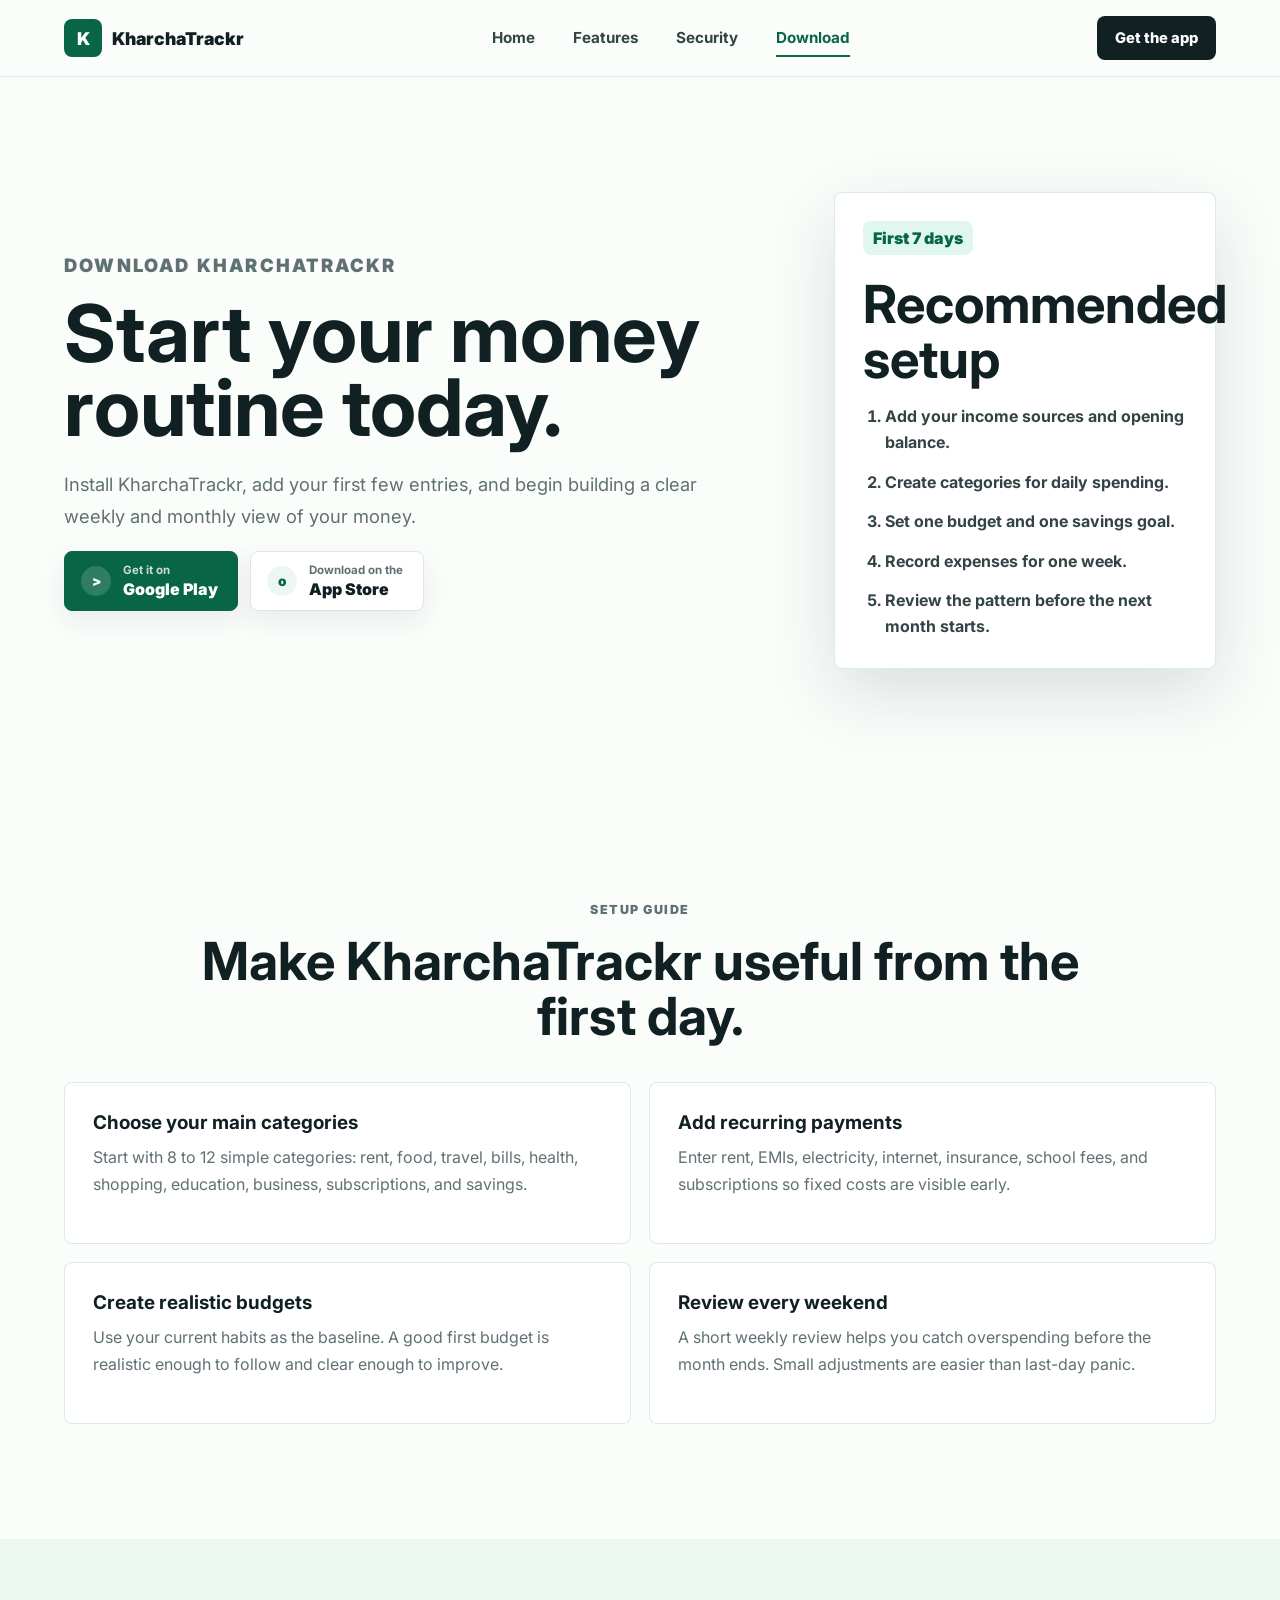
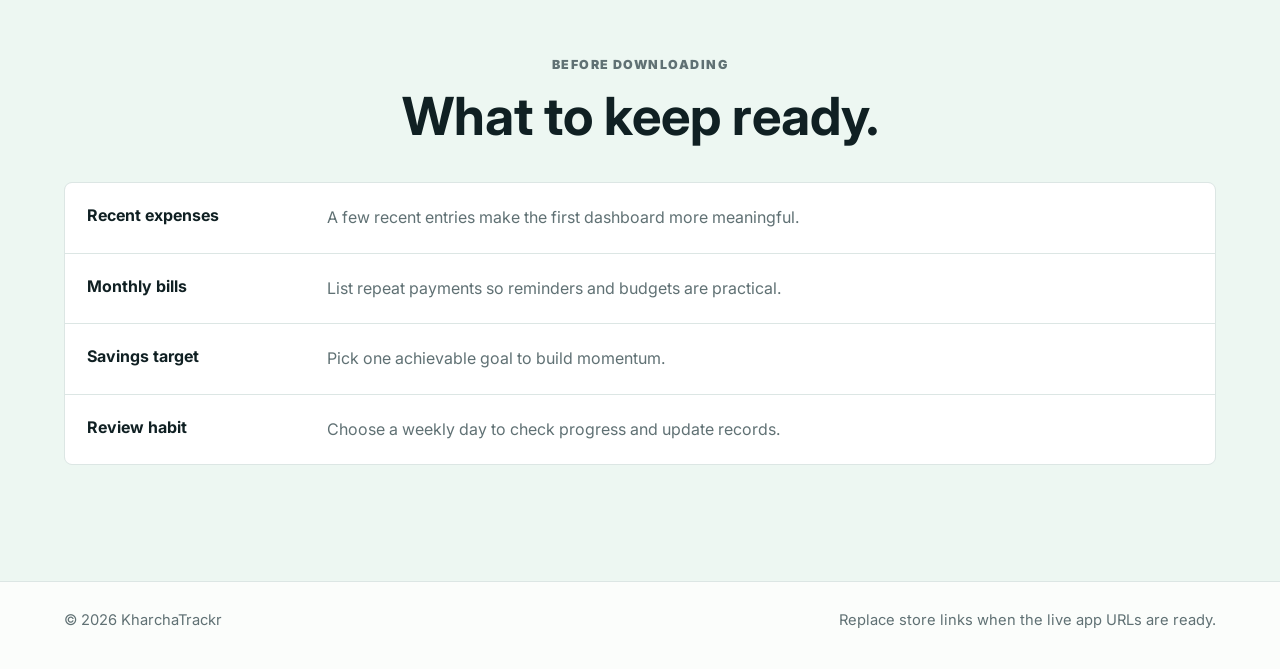
==== download.html @ 27fe38fa "Upload" ====
﻿<!doctype html>
<html lang="en">
  <head>
    <meta charset="utf-8">
    <meta name="viewport" content="width=device-width, initial-scale=1">
    <title>Download - KharchaTrackr Mobile App</title>
    <meta name="description" content="Download KharchaTrackr for Android or iPhone and start tracking expenses, budgets, savings goals, and reminders.">
    <link rel="preconnect" href="https://fonts.googleapis.com">
    <link rel="preconnect" href="https://fonts.gstatic.com" crossorigin>
    <link href="https://fonts.googleapis.com/css2?family=Inter:wght@400;500;600;700;800;900&display=swap" rel="stylesheet">
    <link rel="stylesheet" href="styles.css">
  </head>
  <body>
    <header class="site-header" aria-label="Primary navigation">
      <a class="brand" href="index.html" aria-label="KharchaTrackr home">
        <span class="brand-mark">K</span>
        <span>KharchaTrackr</span>
      </a>
      <nav class="nav-links" aria-label="Main menu">
        <a href="index.html">Home</a>
        <a href="features.html">Features</a>
        <a href="security.html">Security</a>
        <a class="active" href="download.html">Download</a>
      </nav>
      <a class="header-action" href="download.html">Get the app</a>
    </header>

    <main>
      <section class="download-hero">
        <div>
          <p class="eyebrow">Download KharchaTrackr</p>
          <h1>Start your money routine today.</h1>
          <p>
            Install KharchaTrackr, add your first few entries, and begin building a
            clear weekly and monthly view of your money.
          </p>
          <div class="hero-actions download-buttons">
            <a class="store-button primary" href="#" aria-label="Download KharchaTrackr on Google Play">
              <span class="store-icon" aria-hidden="true">&gt;</span>
              <span>
                <small>Get it on</small>
                Google Play
              </span>
            </a>
            <a class="store-button" href="#" aria-label="Download KharchaTrackr on the App Store">
              <span class="store-icon" aria-hidden="true">o</span>
              <span>
                <small>Download on the</small>
                App Store
              </span>
            </a>
          </div>
        </div>
        <div class="download-panel">
          <span class="panel-label">First 7 days</span>
          <h2>Recommended setup</h2>
          <ol class="number-list">
            <li>Add your income sources and opening balance.</li>
            <li>Create categories for daily spending.</li>
            <li>Set one budget and one savings goal.</li>
            <li>Record expenses for one week.</li>
            <li>Review the pattern before the next month starts.</li>
          </ol>
        </div>
      </section>

      <section class="section">
        <div class="section-heading wide">
          <p class="eyebrow">Setup guide</p>
          <h2>Make KharchaTrackr useful from the first day.</h2>
        </div>
        <div class="setup-grid">
          <article>
            <h3>Choose your main categories</h3>
            <p>
              Start with 8 to 12 simple categories: rent, food, travel, bills,
              health, shopping, education, business, subscriptions, and savings.
            </p>
          </article>
          <article>
            <h3>Add recurring payments</h3>
            <p>
              Enter rent, EMIs, electricity, internet, insurance, school fees,
              and subscriptions so fixed costs are visible early.
            </p>
          </article>
          <article>
            <h3>Create realistic budgets</h3>
            <p>
              Use your current habits as the baseline. A good first budget is
              realistic enough to follow and clear enough to improve.
            </p>
          </article>
          <article>
            <h3>Review every weekend</h3>
            <p>
              A short weekly review helps you catch overspending before the
              month ends. Small adjustments are easier than last-day panic.
            </p>
          </article>
        </div>
      </section>

      <section class="section feature-band">
        <div class="section-heading wide">
          <p class="eyebrow">Before downloading</p>
          <h2>What to keep ready.</h2>
        </div>
        <div class="ready-list">
          <div>
            <strong>Recent expenses</strong>
            <span>A few recent entries make the first dashboard more meaningful.</span>
          </div>
          <div>
            <strong>Monthly bills</strong>
            <span>List repeat payments so reminders and budgets are practical.</span>
          </div>
          <div>
            <strong>Savings target</strong>
            <span>Pick one achievable goal to build momentum.</span>
          </div>
          <div>
            <strong>Review habit</strong>
            <span>Choose a weekly day to check progress and update records.</span>
          </div>
        </div>
      </section>
    </main>

    <footer class="site-footer">
      <span>&copy; 2026 KharchaTrackr</span>
      <span>Replace store links when the live app URLs are ready.</span>
    </footer>
  </body>
</html>
---- styles.css ----
:root {
  --ink: #102023;
  --muted: #607174;
  --line: #dce6e4;
  --paper: #fbfdfb;
  --mist: #edf7f2;
  --green: #0e8f62;
  --green-dark: #086546;
  --navy: #153447;
  --aqua: #dff7ee;
  --saffron: #f6a623;
  --white: #ffffff;
  --shadow: 0 24px 70px rgba(10, 45, 39, 0.14);
}

* {
  box-sizing: border-box;
}

html {
  scroll-behavior: smooth;
}

body {
  margin: 0;
  color: var(--ink);
  background: var(--paper);
  font-family: Inter, system-ui, -apple-system, BlinkMacSystemFont, "Segoe UI", sans-serif;
}

a {
  color: inherit;
  text-decoration: none;
}

p {
  margin-top: 0;
}

.site-header {
  position: sticky;
  top: 0;
  z-index: 10;
  display: flex;
  align-items: center;
  justify-content: space-between;
  gap: 24px;
  min-height: 76px;
  padding: 16px clamp(20px, 5vw, 76px);
  background: rgba(251, 253, 251, 0.92);
  border-bottom: 1px solid rgba(220, 230, 228, 0.9);
  backdrop-filter: blur(18px);
}

.brand,
.nav-links,
.hero-actions,
.hero-stats,
.download-actions {
  display: flex;
  align-items: center;
}

.brand {
  gap: 10px;
  font-weight: 900;
  font-size: 1.1rem;
}

.brand-mark {
  display: grid;
  place-items: center;
  width: 38px;
  height: 38px;
  border-radius: 8px;
  color: var(--white);
  background: var(--green-dark);
}

.nav-links {
  gap: clamp(16px, 3vw, 38px);
  color: #334447;
  font-size: 0.95rem;
  font-weight: 700;
}

.nav-links a {
  padding-block: 8px;
  border-bottom: 2px solid transparent;
}

.nav-links a.active,
.nav-links a:hover {
  color: var(--green-dark);
  border-color: var(--green-dark);
}

.header-action {
  display: inline-flex;
  align-items: center;
  justify-content: center;
  min-height: 44px;
  padding: 12px 18px;
  border-radius: 8px;
  color: var(--white);
  background: var(--ink);
  font-size: 0.92rem;
  font-weight: 800;
  white-space: nowrap;
}

.hero {
  display: grid;
  grid-template-columns: minmax(0, 0.92fr) minmax(340px, 1.08fr);
  align-items: center;
  gap: clamp(28px, 6vw, 84px);
  padding: clamp(54px, 8vw, 98px) clamp(20px, 5vw, 76px) 42px;
  overflow: hidden;
}

.hero-large {
  min-height: calc(100vh - 76px);
}

.hero-copy {
  max-width: 760px;
}

.eyebrow {
  margin: 0 0 14px;
  color: var(--green-dark);
  font-size: 0.78rem;
  font-weight: 900;
  letter-spacing: 0.12em;
  text-transform: uppercase;
}

h1,
h2,
h3 {
  margin-top: 0;
  letter-spacing: 0;
}

h1 {
  max-width: 12ch;
  margin-bottom: 24px;
  font-size: clamp(3.4rem, 7vw, 7.4rem);
  line-height: 0.94;
}

h2 {
  margin-bottom: 18px;
  font-size: clamp(2rem, 4.1vw, 4rem);
  line-height: 1.04;
}

h3 {
  margin-bottom: 10px;
  font-size: 1.18rem;
}

.hero-text,
.section-heading p,
.story-card p,
.detail-card p,
.security-card p,
.persona-grid p,
.setup-grid p,
.faq-grid p,
.site-footer,
.cta-band p,
.page-hero p,
.download-hero p,
.policy-panel p {
  color: var(--muted);
  line-height: 1.72;
}

.hero-text {
  max-width: 680px;
  margin-bottom: 30px;
  font-size: clamp(1.08rem, 2vw, 1.35rem);
}

.hero-actions,
.download-actions {
  flex-wrap: wrap;
  gap: 12px;
}

.store-button {
  display: inline-flex;
  align-items: center;
  gap: 12px;
  min-width: 174px;
  min-height: 60px;
  padding: 10px 16px;
  border: 1px solid var(--line);
  border-radius: 8px;
  background: var(--white);
  box-shadow: 0 10px 28px rgba(16, 32, 35, 0.08);
  font-weight: 900;
}

.store-button small {
  display: block;
  margin-bottom: 2px;
  color: var(--muted);
  font-size: 0.72rem;
  font-weight: 700;
}

.store-button.primary {
  color: var(--white);
  background: var(--green-dark);
  border-color: var(--green-dark);
}

.store-button.primary small {
  color: rgba(255, 255, 255, 0.78);
}

.store-icon {
  display: grid;
  place-items: center;
  width: 30px;
  height: 30px;
  border-radius: 50%;
  background: rgba(255, 255, 255, 0.16);
  font-size: 0.85rem;
}

.store-button:not(.primary) .store-icon {
  color: var(--green-dark);
  background: var(--mist);
}

.hero-stats {
  flex-wrap: wrap;
  gap: 28px;
  margin: 36px 0 0;
}

.hero-stats div {
  min-width: 132px;
}

.hero-stats dt {
  font-size: 1.55rem;
  font-weight: 900;
}

.hero-stats dd {
  margin: 4px 0 0;
  color: var(--muted);
  font-size: 0.9rem;
}

.hero-media {
  margin: 0;
  width: 100%;
}

.hero-media img {
  display: block;
  width: min(100%, 860px);
  margin-left: auto;
  border-radius: 8px;
  box-shadow: var(--shadow);
}

.trust-strip {
  display: grid;
  grid-template-columns: repeat(4, minmax(0, 1fr));
  gap: 1px;
  background: var(--line);
  border-block: 1px solid var(--line);
}

.trust-strip span {
  padding: 22px 20px;
  background: var(--white);
  text-align: center;
  color: #334447;
  font-weight: 900;
}

.section,
.page-hero,
.download-hero {
  padding: clamp(66px, 9vw, 118px) clamp(20px, 5vw, 76px);
}

.page-hero {
  max-width: 1120px;
}

.page-hero h1,
.download-hero h1 {
  max-width: 900px;
  font-size: clamp(3rem, 6.2vw, 6.4rem);
}

.page-hero p,
.download-hero p {
  max-width: 760px;
  font-size: 1.15rem;
}

.security-hero {
  background: var(--mist);
  max-width: none;
}

.intro-section,
.feature-band,
.workflow-section,
.faq-section {
  background: var(--mist);
}

.section-heading {
  max-width: 780px;
  margin: 0 auto 38px;
  text-align: center;
}

.section-heading.wide {
  max-width: 950px;
}

.section-heading.aligned-left {
  margin: 0;
  text-align: left;
}

.story-grid,
.feature-detail-grid,
.security-grid,
.persona-grid,
.setup-grid,
.faq-grid {
  display: grid;
  gap: 18px;
}

.story-grid {
  grid-template-columns: repeat(3, minmax(0, 1fr));
}

.feature-detail-grid,
.security-grid,
.setup-grid,
.faq-grid {
  grid-template-columns: repeat(2, minmax(0, 1fr));
}

.persona-grid {
  grid-template-columns: repeat(4, minmax(0, 1fr));
}

.story-card,
.detail-card,
.security-card,
.persona-grid article,
.setup-grid article,
.faq-grid article,
.policy-panel,
.download-panel {
  padding: 28px;
  border: 1px solid rgba(14, 143, 98, 0.16);
  border-radius: 8px;
  background: var(--white);
}

.story-card,
.detail-card,
.security-card {
  min-height: 260px;
}

.card-kicker,
.panel-label {
  display: inline-flex;
  align-items: center;
  justify-content: center;
  min-width: 42px;
  height: 34px;
  margin-bottom: 22px;
  padding-inline: 10px;
  border-radius: 8px;
  color: var(--green-dark);
  background: var(--aqua);
  font-weight: 900;
}

.feature-icon {
  display: grid;
  place-items: center;
  width: 48px;
  height: 48px;
  margin-bottom: 24px;
  border-radius: 8px;
  color: var(--white);
  background: var(--green);
  font-weight: 900;
}

.split-section {
  display: grid;
  grid-template-columns: minmax(280px, 0.9fr) minmax(0, 1fr);
  align-items: center;
  gap: clamp(34px, 7vw, 92px);
  padding: clamp(66px, 9vw, 120px) clamp(20px, 5vw, 76px);
  background: var(--white);
}

.screen-preview {
  width: min(100%, 470px);
  padding: 24px;
  border-radius: 8px;
  background: var(--navy);
  box-shadow: var(--shadow);
}

.preview-top {
  display: grid;
  gap: 8px;
  padding: 24px;
  border-radius: 8px;
  color: var(--white);
  background: linear-gradient(135deg, #0e8f62, #153447);
}

.preview-top span,
.preview-top small {
  color: rgba(255, 255, 255, 0.76);
  font-weight: 700;
}

.preview-top strong {
  font-size: clamp(2.3rem, 4.8vw, 4.2rem);
  line-height: 1;
}

.bar-list {
  display: grid;
  gap: 16px;
  margin-top: 24px;
}

.bar-list span {
  position: relative;
  display: flex;
  height: 42px;
  padding: 12px 14px;
  overflow: hidden;
  border-radius: 8px;
  color: var(--white);
  background: rgba(255, 255, 255, 0.1);
  font-weight: 900;
  isolation: isolate;
}

.bar-list span::before {
  content: "";
  position: absolute;
  z-index: -1;
  inset: 0 auto 0 0;
  width: var(--bar);
  background: rgba(246, 166, 35, 0.82);
}

.check-list {
  display: grid;
  gap: 14px;
  margin: 24px 0 0;
  padding: 0;
  list-style: none;
}

.check-list li {
  position: relative;
  padding-left: 30px;
  color: #334447;
  font-weight: 700;
  line-height: 1.55;
}

.check-list li::before {
  content: "OK";
  position: absolute;
  left: 0;
  top: 0.05rem;
  color: var(--green);
  font-size: 0.72rem;
  font-weight: 900;
}

.cta-band {
  display: flex;
  align-items: center;
  justify-content: space-between;
  gap: 30px;
  margin: 0 clamp(20px, 5vw, 76px) clamp(48px, 6vw, 78px);
  padding: clamp(34px, 5vw, 58px);
  border-radius: 8px;
  color: var(--white);
  background: var(--green-dark);
}

.cta-band .eyebrow,
.cta-band p {
  color: rgba(255, 255, 255, 0.76);
}

.cta-band h2 {
  max-width: 760px;
  margin-bottom: 12px;
}

.cta-action {
  background: var(--white);
  color: var(--green-dark);
}

.timeline {
  display: grid;
  grid-template-columns: repeat(4, minmax(0, 1fr));
  gap: 18px;
}

.timeline article {
  padding: 26px;
  border-radius: 8px;
  background: var(--white);
  border: 1px solid var(--line);
}

.timeline span {
  display: block;
  margin-bottom: 16px;
  color: var(--green-dark);
  font-weight: 900;
}

.download-hero {
  display: grid;
  grid-template-columns: minmax(0, 1fr) minmax(320px, 0.55fr);
  align-items: center;
  gap: clamp(30px, 6vw, 88px);
}

.download-panel {
  box-shadow: var(--shadow);
}

.number-list {
  display: grid;
  gap: 14px;
  margin: 18px 0 0;
  padding-left: 22px;
  color: #334447;
  line-height: 1.6;
  font-weight: 700;
}

.ready-list {
  display: grid;
  gap: 1px;
  overflow: hidden;
  border: 1px solid var(--line);
  border-radius: 8px;
  background: var(--line);
}

.ready-list div {
  display: grid;
  grid-template-columns: 220px minmax(0, 1fr);
  gap: 20px;
  padding: 22px;
  background: var(--white);
}

.ready-list strong {
  color: var(--ink);
}

.ready-list span {
  color: var(--muted);
  line-height: 1.6;
}

.site-footer {
  display: flex;
  justify-content: space-between;
  gap: 20px;
  padding: 26px clamp(20px, 5vw, 76px) 36px;
  border-top: 1px solid var(--line);
  font-size: 0.92rem;
}

@media (max-width: 1080px) {
  .hero,
  .split-section,
  .download-hero {
    grid-template-columns: 1fr;
  }

  .hero-large {
    min-height: auto;
  }

  .hero-media img {
    margin-inline: auto;
  }

  .story-grid,
  .feature-detail-grid,
  .security-grid,
  .persona-grid,
  .setup-grid,
  .faq-grid,
  .timeline {
    grid-template-columns: repeat(2, minmax(0, 1fr));
  }

  .cta-band {
    align-items: flex-start;
    flex-direction: column;
  }
}

@media (max-width: 760px) {
  .site-header {
    position: static;
    align-items: flex-start;
    flex-direction: column;
    gap: 14px;
    padding: 14px 18px;
  }

  .nav-links {
    width: 100%;
    gap: 10px;
    overflow-x: auto;
    padding-bottom: 4px;
  }

  .header-action {
    width: 100%;
  }

  .hero,
  .section,
  .page-hero,
  .download-hero,
  .split-section {
    padding-inline: 18px;
  }

  h1,
  .page-hero h1,
  .download-hero h1 {
    max-width: 11ch;
    font-size: clamp(2.8rem, 15vw, 4.8rem);
  }

  h2 {
    font-size: clamp(1.85rem, 9vw, 3rem);
  }

  .hero-actions,
  .download-actions,
  .store-button,
  .cta-action {
    width: 100%;
  }

  .store-button {
    justify-content: flex-start;
  }

  .hero-stats {
    display: grid;
    grid-template-columns: repeat(3, minmax(0, 1fr));
    gap: 10px;
  }

  .hero-stats div {
    min-width: 0;
  }

  .hero-stats dt {
    font-size: 1.1rem;
  }

  .hero-stats dd {
    font-size: 0.78rem;
  }

  .trust-strip,
  .story-grid,
  .feature-detail-grid,
  .security-grid,
  .persona-grid,
  .setup-grid,
  .faq-grid,
  .timeline {
    grid-template-columns: 1fr;
  }

  .story-card,
  .detail-card,
  .security-card {
    min-height: 0;
  }

  .ready-list div {
    grid-template-columns: 1fr;
    gap: 8px;
  }

  .cta-band {
    margin-inline: 18px;
    padding: 28px 20px;
  }

  .site-footer {
    flex-direction: column;
    padding-inline: 18px;
  }
}
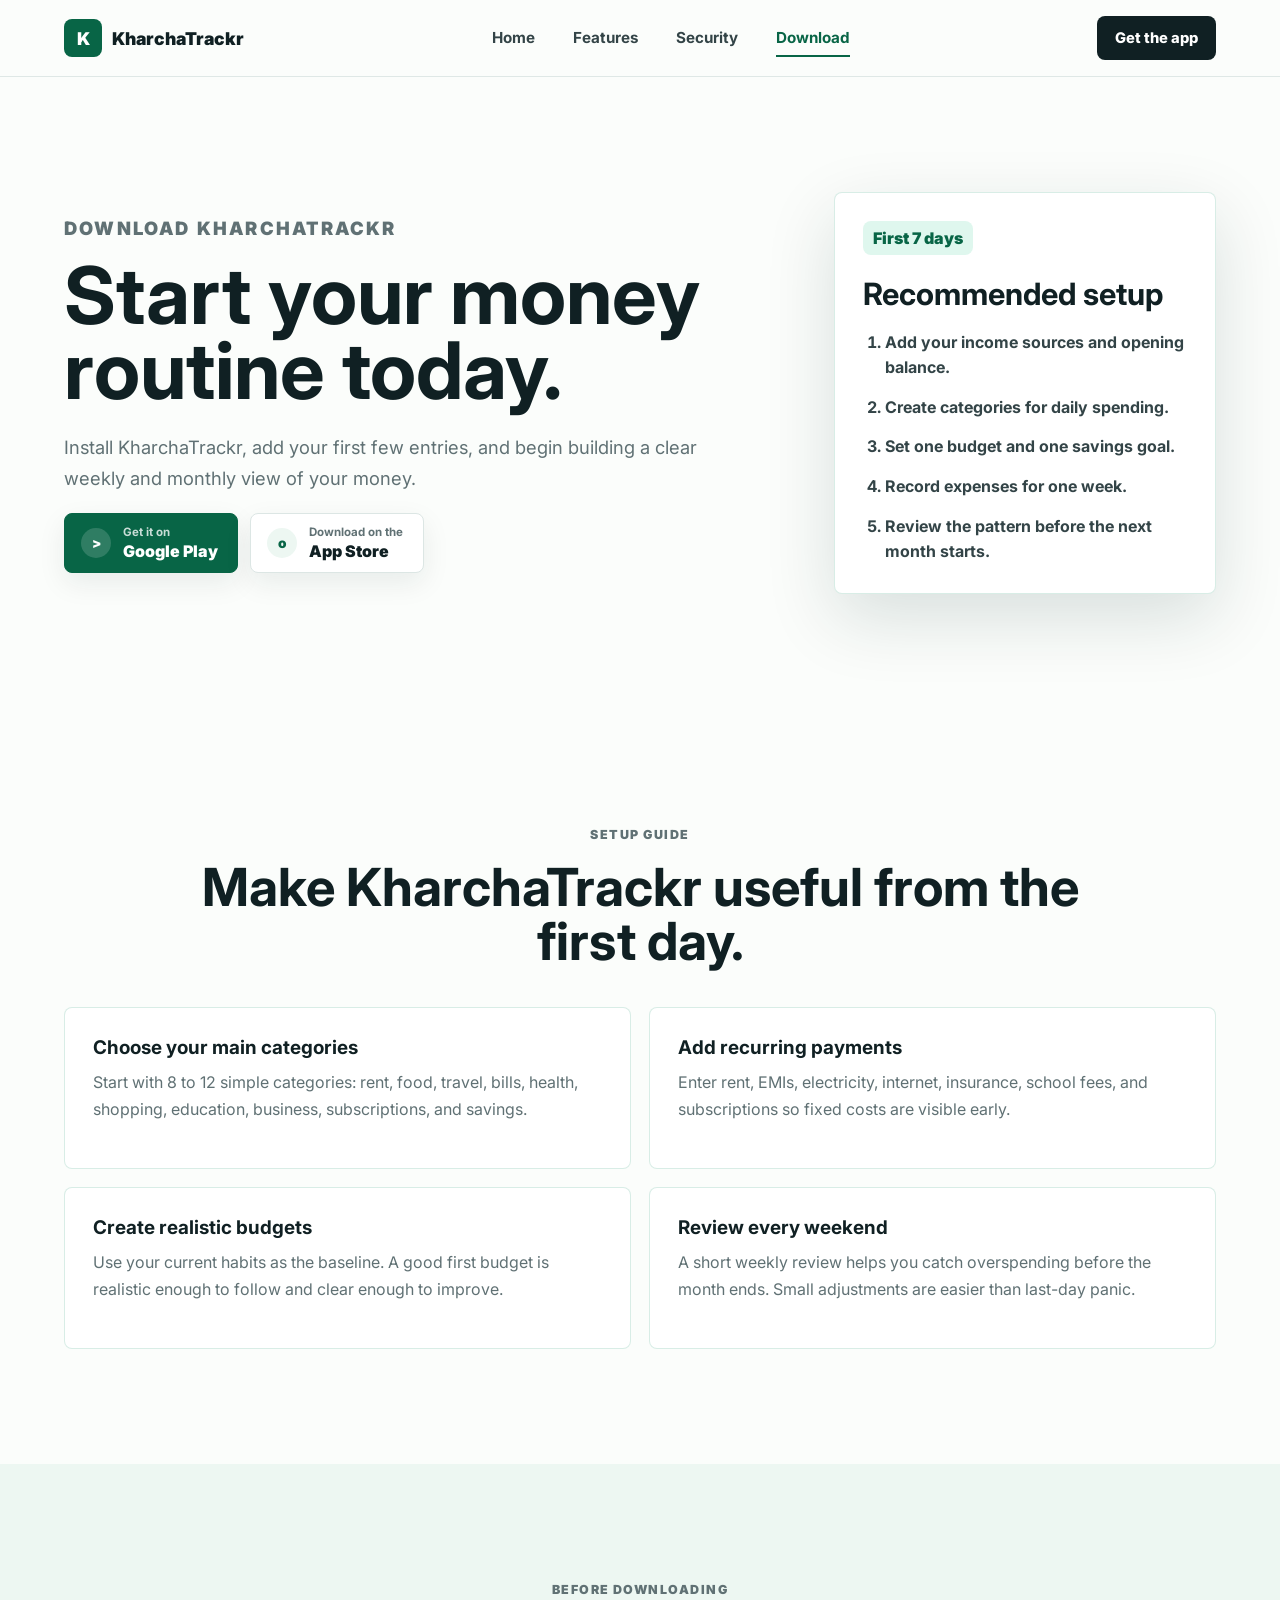
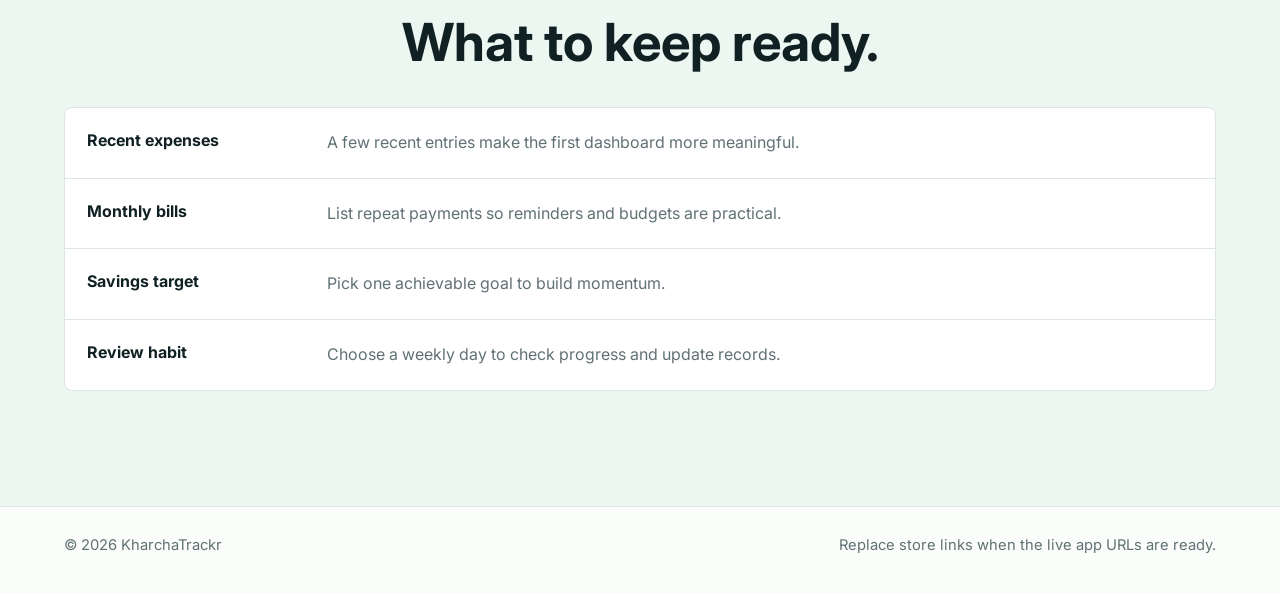
==== commit 37e52873: "update" ====
--- a/download.html
+++ b/download.html
@@ -16,6 +16,11 @@
         <span class="brand-mark">K</span>
         <span>KharchaTrackr</span>
       </a>
+      <input class="nav-toggle" type="checkbox" id="nav-toggle" aria-label="Toggle navigation menu">
+      <label class="menu-button" for="nav-toggle" aria-hidden="true">
+        <span class="menu-icon"></span>
+        <span>Menu</span>
+      </label>
       <nav class="nav-links" aria-label="Main menu">
         <a href="index.html">Home</a>
         <a href="features.html">Features</a>
--- a/styles.css
+++ b/styles.css
@@ -26,6 +26,7 @@
   color: var(--ink);
   background: var(--paper);
   font-family: Inter, system-ui, -apple-system, BlinkMacSystemFont, "Segoe UI", sans-serif;
+  overflow-x: hidden;
 }
 
 a {
@@ -82,6 +83,66 @@
   color: #334447;
   font-size: 0.95rem;
   font-weight: 700;
+}
+
+.nav-toggle {
+  position: absolute;
+  inline-size: 1px;
+  block-size: 1px;
+  overflow: hidden;
+  clip: rect(0 0 0 0);
+  clip-path: inset(50%);
+  white-space: nowrap;
+}
+
+.menu-button {
+  display: none;
+  align-items: center;
+  justify-content: center;
+  gap: 9px;
+  min-height: 42px;
+  padding: 10px 13px;
+  border: 1px solid var(--line);
+  border-radius: 8px;
+  color: var(--ink);
+  background: var(--white);
+  font-size: 0.9rem;
+  font-weight: 900;
+  cursor: pointer;
+}
+
+.nav-toggle:focus-visible + .menu-button {
+  outline: 3px solid rgba(14, 143, 98, 0.35);
+  outline-offset: 3px;
+}
+
+.menu-icon,
+.menu-icon::before,
+.menu-icon::after {
+  display: block;
+  width: 18px;
+  height: 2px;
+  border-radius: 999px;
+  background: currentColor;
+}
+
+.menu-icon {
+  position: relative;
+}
+
+.menu-icon::before,
+.menu-icon::after {
+  content: "";
+  position: absolute;
+  left: 0;
+}
+
+.menu-icon::before {
+  top: -6px;
+}
+
+.menu-icon::after {
+  top: 6px;
 }
 
 .nav-links a {
@@ -368,7 +429,7 @@
 .faq-grid article,
 .policy-panel,
 .download-panel {
-  padding: 28px;
+  padding: clamp(22px, 3vw, 28px);
   border: 1px solid rgba(14, 143, 98, 0.16);
   border-radius: 8px;
   background: var(--white);
@@ -378,6 +439,14 @@
 .detail-card,
 .security-card {
   min-height: 260px;
+}
+
+.detail-card h2,
+.security-card h2,
+.policy-panel h2,
+.download-panel h2 {
+  font-size: clamp(1.55rem, 2.4vw, 2.35rem);
+  line-height: 1.12;
 }
 
 .card-kicker,
@@ -632,24 +701,88 @@
   }
 }
 
+@media (max-width: 900px) {
+  .site-header {
+    gap: 16px;
+    padding-inline: 24px;
+  }
+
+  .nav-links {
+    gap: 18px;
+  }
+
+  .header-action {
+    padding-inline: 14px;
+  }
+
+  .trust-strip {
+    grid-template-columns: repeat(2, minmax(0, 1fr));
+  }
+
+  .hero {
+    padding-top: 44px;
+  }
+}
+
 @media (max-width: 760px) {
   .site-header {
-    position: static;
-    align-items: flex-start;
+    position: sticky;
+    display: grid;
+    grid-template-columns: minmax(0, 1fr) auto;
+    align-items: center;
+    gap: 12px;
+    min-height: 66px;
+    padding: 12px 18px;
+  }
+
+  .brand {
+    min-width: 0;
+  }
+
+  .brand span:last-child {
+    overflow: hidden;
+    text-overflow: ellipsis;
+    white-space: nowrap;
+  }
+
+  .menu-button {
+    display: inline-flex;
+  }
+
+  .nav-links {
+    display: none;
+    grid-column: 1 / -1;
+    align-items: stretch;
+    width: 100%;
+    gap: 0;
+    padding: 8px;
+    border: 1px solid var(--line);
+    border-radius: 8px;
+    background: var(--white);
+    box-shadow: 0 18px 42px rgba(16, 32, 35, 0.12);
+  }
+
+  .nav-links a {
+    padding: 13px 12px;
+    border-bottom: 0;
+    border-radius: 8px;
+  }
+
+  .nav-links a.active,
+  .nav-links a:hover {
+    background: var(--mist);
+  }
+
+  .header-action {
+    display: none;
+    grid-column: 1 / -1;
+    width: 100%;
+  }
+
+  .nav-toggle:checked ~ .nav-links,
+  .nav-toggle:checked ~ .header-action {
+    display: flex;
     flex-direction: column;
-    gap: 14px;
-    padding: 14px 18px;
-  }
-
-  .nav-links {
-    width: 100%;
-    gap: 10px;
-    overflow-x: auto;
-    padding-bottom: 4px;
-  }
-
-  .header-action {
-    width: 100%;
   }
 
   .hero,
@@ -684,7 +817,7 @@
 
   .hero-stats {
     display: grid;
-    grid-template-columns: repeat(3, minmax(0, 1fr));
+    grid-template-columns: repeat(auto-fit, minmax(96px, 1fr));
     gap: 10px;
   }
 
@@ -711,6 +844,10 @@
     grid-template-columns: 1fr;
   }
 
+  .trust-strip span {
+    padding-block: 18px;
+  }
+
   .story-card,
   .detail-card,
   .security-card {
@@ -732,3 +869,62 @@
     padding-inline: 18px;
   }
 }
+
+@media (max-width: 420px) {
+  .site-header {
+    padding-inline: 14px;
+  }
+
+  .brand {
+    font-size: 1rem;
+  }
+
+  .brand-mark {
+    width: 34px;
+    height: 34px;
+  }
+
+  .menu-button {
+    min-height: 40px;
+    padding-inline: 11px;
+  }
+
+  .hero,
+  .section,
+  .page-hero,
+  .download-hero,
+  .split-section {
+    padding-inline: 14px;
+  }
+
+  h1,
+  .page-hero h1,
+  .download-hero h1 {
+    max-width: 12ch;
+    font-size: clamp(2.35rem, 13vw, 3.2rem);
+  }
+
+  .hero-text,
+  .page-hero p,
+  .download-hero p {
+    font-size: 1rem;
+  }
+
+  .hero-stats,
+  .download-actions,
+  .hero-actions {
+    gap: 10px;
+  }
+
+  .screen-preview {
+    padding: 16px;
+  }
+
+  .preview-top {
+    padding: 18px;
+  }
+
+  .cta-band {
+    margin-inline: 14px;
+  }
+}
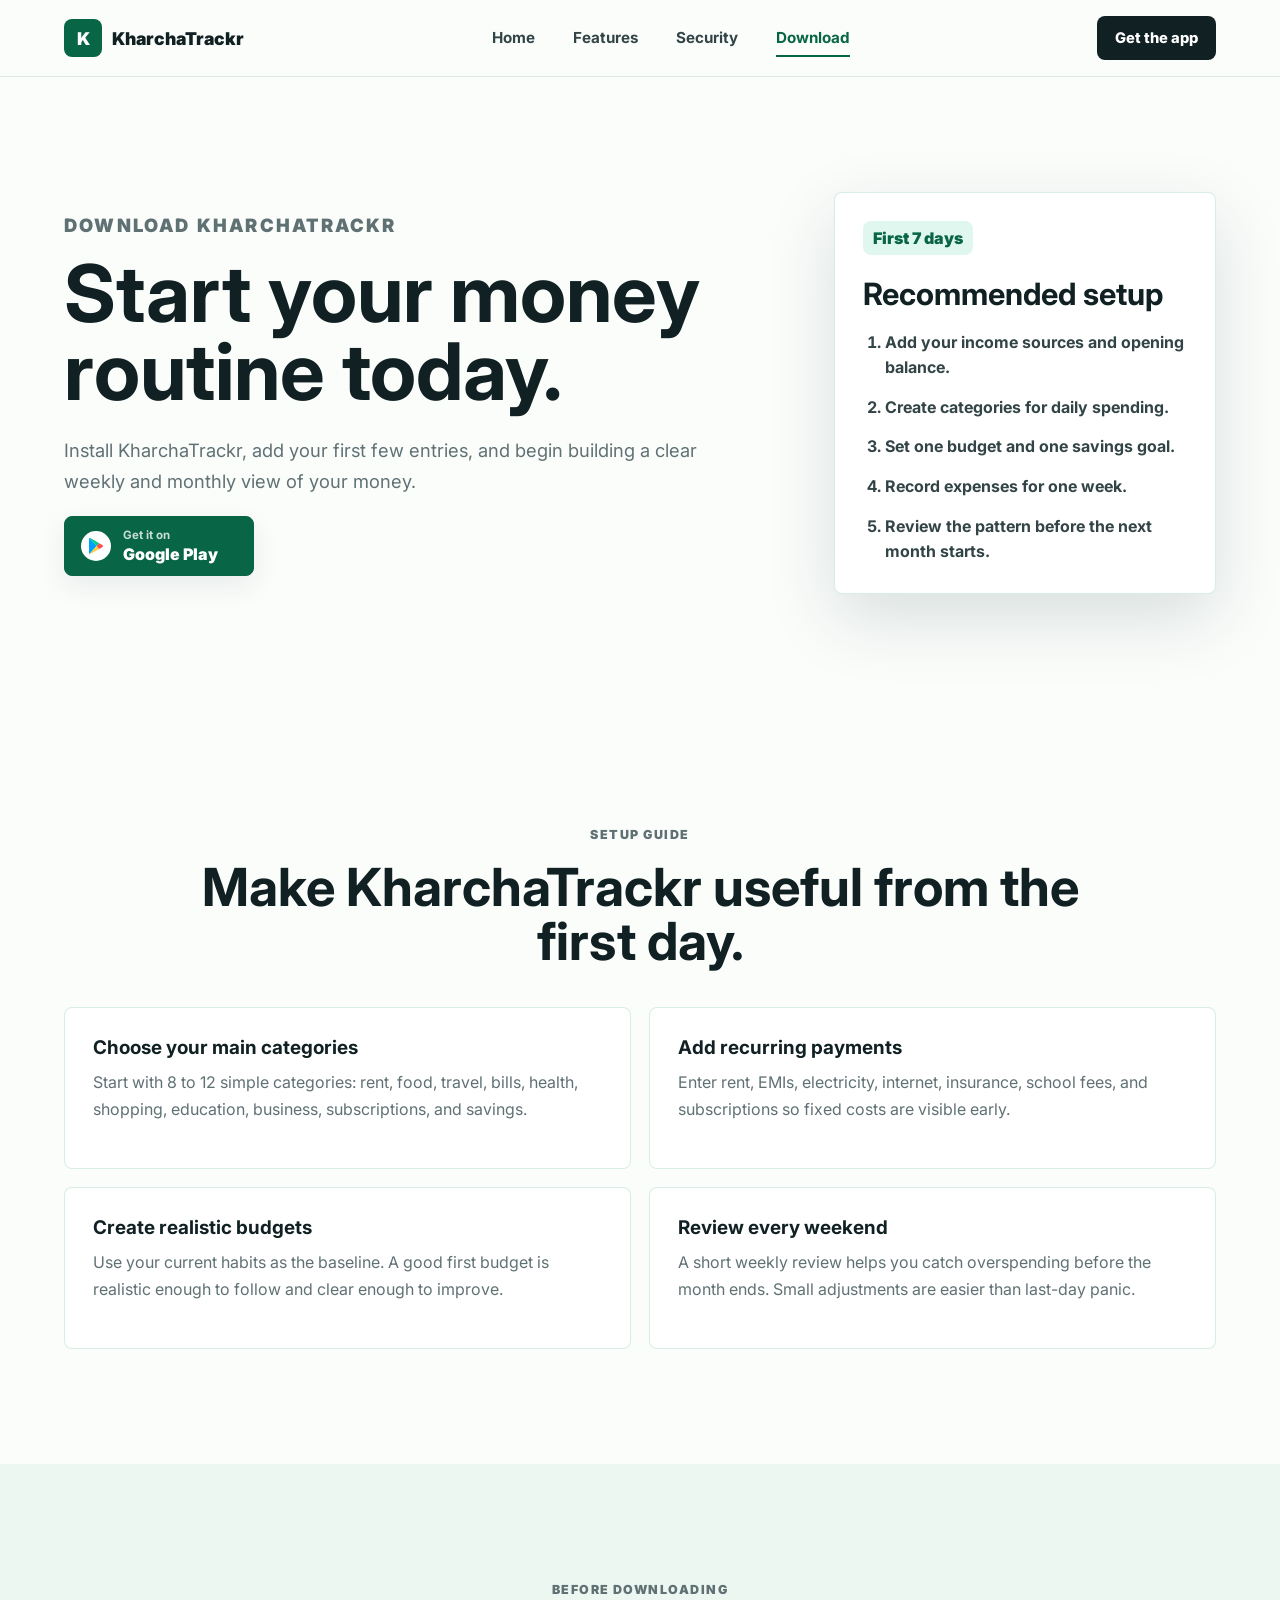
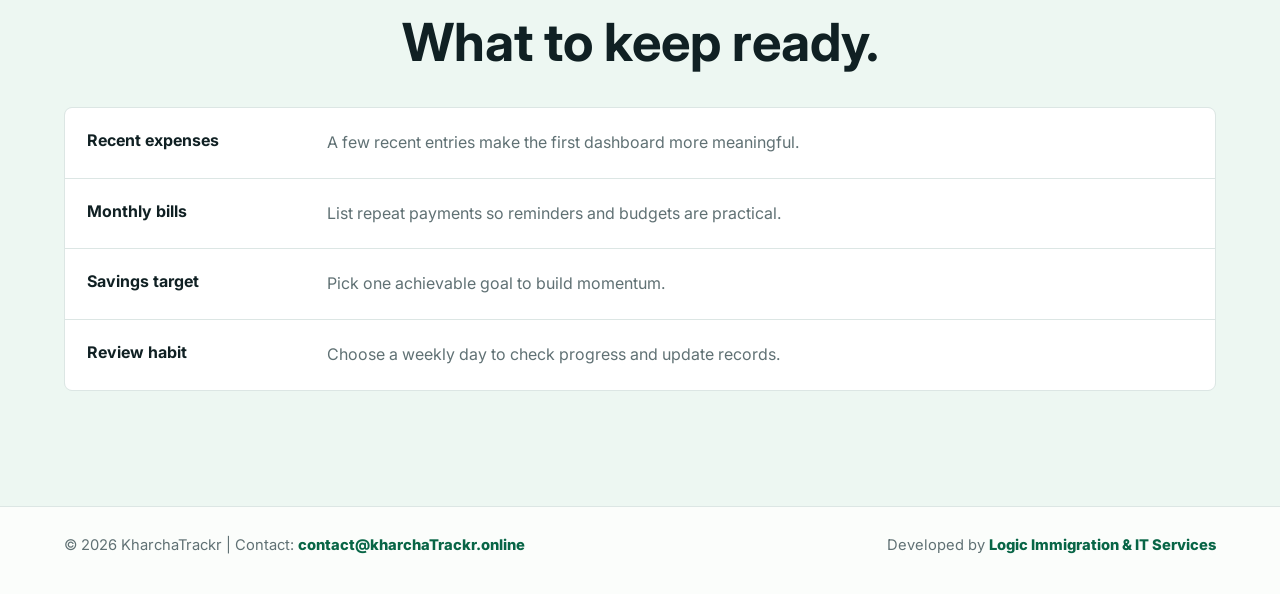
==== commit 8c3013e5: "update all" ====
--- a/download.html
+++ b/download.html
@@ -4,7 +4,7 @@
     <meta charset="utf-8">
     <meta name="viewport" content="width=device-width, initial-scale=1">
     <title>Download - KharchaTrackr Mobile App</title>
-    <meta name="description" content="Download KharchaTrackr for Android or iPhone and start tracking expenses, budgets, savings goals, and reminders.">
+    <meta name="description" content="Download KharchaTrackr from Google Play and start tracking expenses, budgets, savings goals, and reminders.">
     <link rel="preconnect" href="https://fonts.googleapis.com">
     <link rel="preconnect" href="https://fonts.gstatic.com" crossorigin>
     <link href="https://fonts.googleapis.com/css2?family=Inter:wght@400;500;600;700;800;900&display=swap" rel="stylesheet">
@@ -16,12 +16,11 @@
         <span class="brand-mark">K</span>
         <span>KharchaTrackr</span>
       </a>
-      <input class="nav-toggle" type="checkbox" id="nav-toggle" aria-label="Toggle navigation menu">
-      <label class="menu-button" for="nav-toggle" aria-hidden="true">
+      <button class="menu-button" type="button" aria-expanded="false" aria-controls="main-menu">
         <span class="menu-icon"></span>
         <span>Menu</span>
-      </label>
-      <nav class="nav-links" aria-label="Main menu">
+      </button>
+      <nav class="nav-links" id="main-menu" aria-label="Main menu">
         <a href="index.html">Home</a>
         <a href="features.html">Features</a>
         <a href="security.html">Security</a>
@@ -40,18 +39,18 @@
             clear weekly and monthly view of your money.
           </p>
           <div class="hero-actions download-buttons">
-            <a class="store-button primary" href="#" aria-label="Download KharchaTrackr on Google Play">
-              <span class="store-icon" aria-hidden="true">&gt;</span>
+            <a class="store-button primary play-store-button" href="https://play.google.com/store/search?q=KharchaTrackr&amp;c=apps" aria-label="Download KharchaTrackr on Google Play" target="_blank" rel="noopener">
+              <span class="store-icon google-play-icon" aria-hidden="true">
+                <svg viewBox="0 0 32 32" focusable="false">
+                  <path class="play-blue" d="M5.6 3.2c-.5.5-.8 1.3-.8 2.2v21.2c0 .9.3 1.7.8 2.2L17 16 5.6 3.2Z"></path>
+                  <path class="play-green" d="m17 16 4.1-4.6L7.6 3.7c-.8-.5-1.5-.6-2-.5L17 16Z"></path>
+                  <path class="play-yellow" d="m17 16-11.4 12.8c.5.1 1.2 0 2-.5l13.5-7.7L17 16Z"></path>
+                  <path class="play-red" d="m21.1 20.6 4.9-2.8c1.6-.9 1.6-2.5 0-3.4l-4.9-2.8L17 16l4.1 4.6Z"></path>
+                </svg>
+              </span>
               <span>
                 <small>Get it on</small>
                 Google Play
-              </span>
-            </a>
-            <a class="store-button" href="#" aria-label="Download KharchaTrackr on the App Store">
-              <span class="store-icon" aria-hidden="true">o</span>
-              <span>
-                <small>Download on the</small>
-                App Store
               </span>
             </a>
           </div>
@@ -133,9 +132,12 @@
     </main>
 
     <footer class="site-footer">
-      <span>&copy; 2026 KharchaTrackr</span>
-      <span>Replace store links when the live app URLs are ready.</span>
+      <span>&copy; 2026 KharchaTrackr | Contact: <a href="mailto:contact@kharchaTrackr.online">contact@kharchaTrackr.online</a></span>
+      <span>
+        Developed by <a href="https://logicservices.online" target="_blank" rel="noopener">Logic Immigration &amp; IT Services</a>
+      </span>
     </footer>
+    <script src="script.js"></script>
   </body>
 </html>
 
--- a/styles.css
+++ b/styles.css
@@ -41,7 +41,7 @@
 .site-header {
   position: sticky;
   top: 0;
-  z-index: 10;
+  z-index: 100;
   display: flex;
   align-items: center;
   justify-content: space-between;
@@ -66,6 +66,7 @@
   gap: 10px;
   font-weight: 900;
   font-size: 1.1rem;
+  min-width: max-content;
 }
 
 .brand-mark {
@@ -83,16 +84,7 @@
   color: #334447;
   font-size: 0.95rem;
   font-weight: 700;
-}
-
-.nav-toggle {
-  position: absolute;
-  inline-size: 1px;
-  block-size: 1px;
-  overflow: hidden;
-  clip: rect(0 0 0 0);
-  clip-path: inset(50%);
-  white-space: nowrap;
+  min-width: 0;
 }
 
 .menu-button {
@@ -111,7 +103,7 @@
   cursor: pointer;
 }
 
-.nav-toggle:focus-visible + .menu-button {
+.menu-button:focus-visible {
   outline: 3px solid rgba(14, 143, 98, 0.35);
   outline-offset: 3px;
 }
@@ -124,6 +116,7 @@
   height: 2px;
   border-radius: 999px;
   background: currentColor;
+  transition: transform 180ms ease, top 180ms ease, background 180ms ease;
 }
 
 .menu-icon {
@@ -143,6 +136,20 @@
 
 .menu-icon::after {
   top: 6px;
+}
+
+.site-header.is-open .menu-icon {
+  background: transparent;
+}
+
+.site-header.is-open .menu-icon::before {
+  top: 0;
+  transform: rotate(45deg);
+}
+
+.site-header.is-open .menu-icon::after {
+  top: 0;
+  transform: rotate(-45deg);
 }
 
 .nav-links a {
@@ -172,7 +179,7 @@
 
 .hero {
   display: grid;
-  grid-template-columns: minmax(0, 0.92fr) minmax(340px, 1.08fr);
+  grid-template-columns: minmax(0, 0.9fr) minmax(420px, 1.1fr);
   align-items: center;
   gap: clamp(28px, 6vw, 84px);
   padding: clamp(54px, 8vw, 98px) clamp(20px, 5vw, 76px) 42px;
@@ -185,6 +192,7 @@
 
 .hero-copy {
   max-width: 760px;
+  min-width: 0;
 }
 
 .eyebrow {
@@ -204,10 +212,10 @@
 }
 
 h1 {
-  max-width: 12ch;
+  max-width: 760px;
   margin-bottom: 24px;
-  font-size: clamp(3.4rem, 7vw, 7.4rem);
-  line-height: 0.94;
+  font-size: clamp(3.2rem, 5.4vw, 5.8rem);
+  line-height: 0.98;
 }
 
 h2 {
@@ -282,6 +290,10 @@
   color: rgba(255, 255, 255, 0.78);
 }
 
+.play-store-button {
+  min-width: 190px;
+}
+
 .store-icon {
   display: grid;
   place-items: center;
@@ -297,6 +309,35 @@
   background: var(--mist);
 }
 
+.google-play-icon {
+  background: var(--white);
+}
+
+.google-play-icon svg {
+  width: 20px;
+  height: 20px;
+}
+
+.google-play-icon path {
+  stroke: none;
+}
+
+.play-blue {
+  fill: #00a0ff;
+}
+
+.play-green {
+  fill: #00d084;
+}
+
+.play-yellow {
+  fill: #ffcf3f;
+}
+
+.play-red {
+  fill: #ff4c4c;
+}
+
 .hero-stats {
   flex-wrap: wrap;
   gap: 28px;
@@ -320,12 +361,15 @@
 
 .hero-media {
   margin: 0;
+  min-width: 0;
   width: 100%;
 }
 
 .hero-media img {
   display: block;
-  width: min(100%, 860px);
+  width: min(100%, 900px);
+  max-height: min(62vh, 620px);
+  object-fit: cover;
   margin-left: auto;
   border-radius: 8px;
   box-shadow: var(--shadow);
@@ -670,6 +714,54 @@
   font-size: 0.92rem;
 }
 
+.site-footer span:last-child {
+  text-align: right;
+}
+
+.site-footer a {
+  color: var(--green-dark);
+  font-weight: 800;
+}
+
+.back-to-top {
+  position: fixed;
+  right: clamp(16px, 3vw, 34px);
+  bottom: clamp(16px, 3vw, 34px);
+  z-index: 90;
+  display: grid;
+  place-items: center;
+  width: 48px;
+  height: 48px;
+  border: 1px solid rgba(255, 255, 255, 0.26);
+  border-radius: 8px;
+  color: var(--white);
+  background: var(--ink);
+  box-shadow: 0 16px 36px rgba(16, 32, 35, 0.24);
+  font-size: 1.4rem;
+  font-weight: 900;
+  line-height: 1;
+  cursor: pointer;
+  opacity: 0;
+  pointer-events: none;
+  transform: translateY(12px);
+  transition: opacity 180ms ease, transform 180ms ease, background 180ms ease;
+}
+
+.back-to-top.is-visible {
+  opacity: 1;
+  pointer-events: auto;
+  transform: translateY(0);
+}
+
+.back-to-top:hover {
+  background: var(--green-dark);
+}
+
+.back-to-top:focus-visible {
+  outline: 3px solid rgba(14, 143, 98, 0.35);
+  outline-offset: 3px;
+}
+
 @media (max-width: 1080px) {
   .hero,
   .split-section,
@@ -682,6 +774,7 @@
   }
 
   .hero-media img {
+    max-height: none;
     margin-inline: auto;
   }
 
@@ -724,7 +817,7 @@
   }
 }
 
-@media (max-width: 760px) {
+@media (max-width: 820px) {
   .site-header {
     position: sticky;
     display: grid;
@@ -733,6 +826,7 @@
     gap: 12px;
     min-height: 66px;
     padding: 12px 18px;
+    overflow: visible;
   }
 
   .brand {
@@ -755,6 +849,7 @@
     align-items: stretch;
     width: 100%;
     gap: 0;
+    margin-top: 2px;
     padding: 8px;
     border: 1px solid var(--line);
     border-radius: 8px;
@@ -774,15 +869,24 @@
   }
 
   .header-action {
+    padding-inline: 18px;
+  }
+
+  .site-header > .header-action {
     display: none;
     grid-column: 1 / -1;
     width: 100%;
   }
 
-  .nav-toggle:checked ~ .nav-links,
-  .nav-toggle:checked ~ .header-action {
+  .site-header.is-open .nav-links,
+  .site-header.is-open > .header-action {
     display: flex;
     flex-direction: column;
+  }
+
+  .site-header.is-open > .header-action {
+    align-items: center;
+    margin-top: -4px;
   }
 
   .hero,
@@ -796,8 +900,9 @@
   h1,
   .page-hero h1,
   .download-hero h1 {
-    max-width: 11ch;
-    font-size: clamp(2.8rem, 15vw, 4.8rem);
+    max-width: 100%;
+    font-size: clamp(2.7rem, 13vw, 4.25rem);
+    line-height: 1;
   }
 
   h2 {
@@ -868,6 +973,16 @@
     flex-direction: column;
     padding-inline: 18px;
   }
+
+  .site-footer span:last-child {
+    text-align: left;
+  }
+
+  .back-to-top {
+    width: 44px;
+    height: 44px;
+    font-size: 1.25rem;
+  }
 }
 
 @media (max-width: 420px) {
@@ -900,8 +1015,7 @@
   h1,
   .page-hero h1,
   .download-hero h1 {
-    max-width: 12ch;
-    font-size: clamp(2.35rem, 13vw, 3.2rem);
+    font-size: clamp(2.2rem, 11vw, 3rem);
   }
 
   .hero-text,
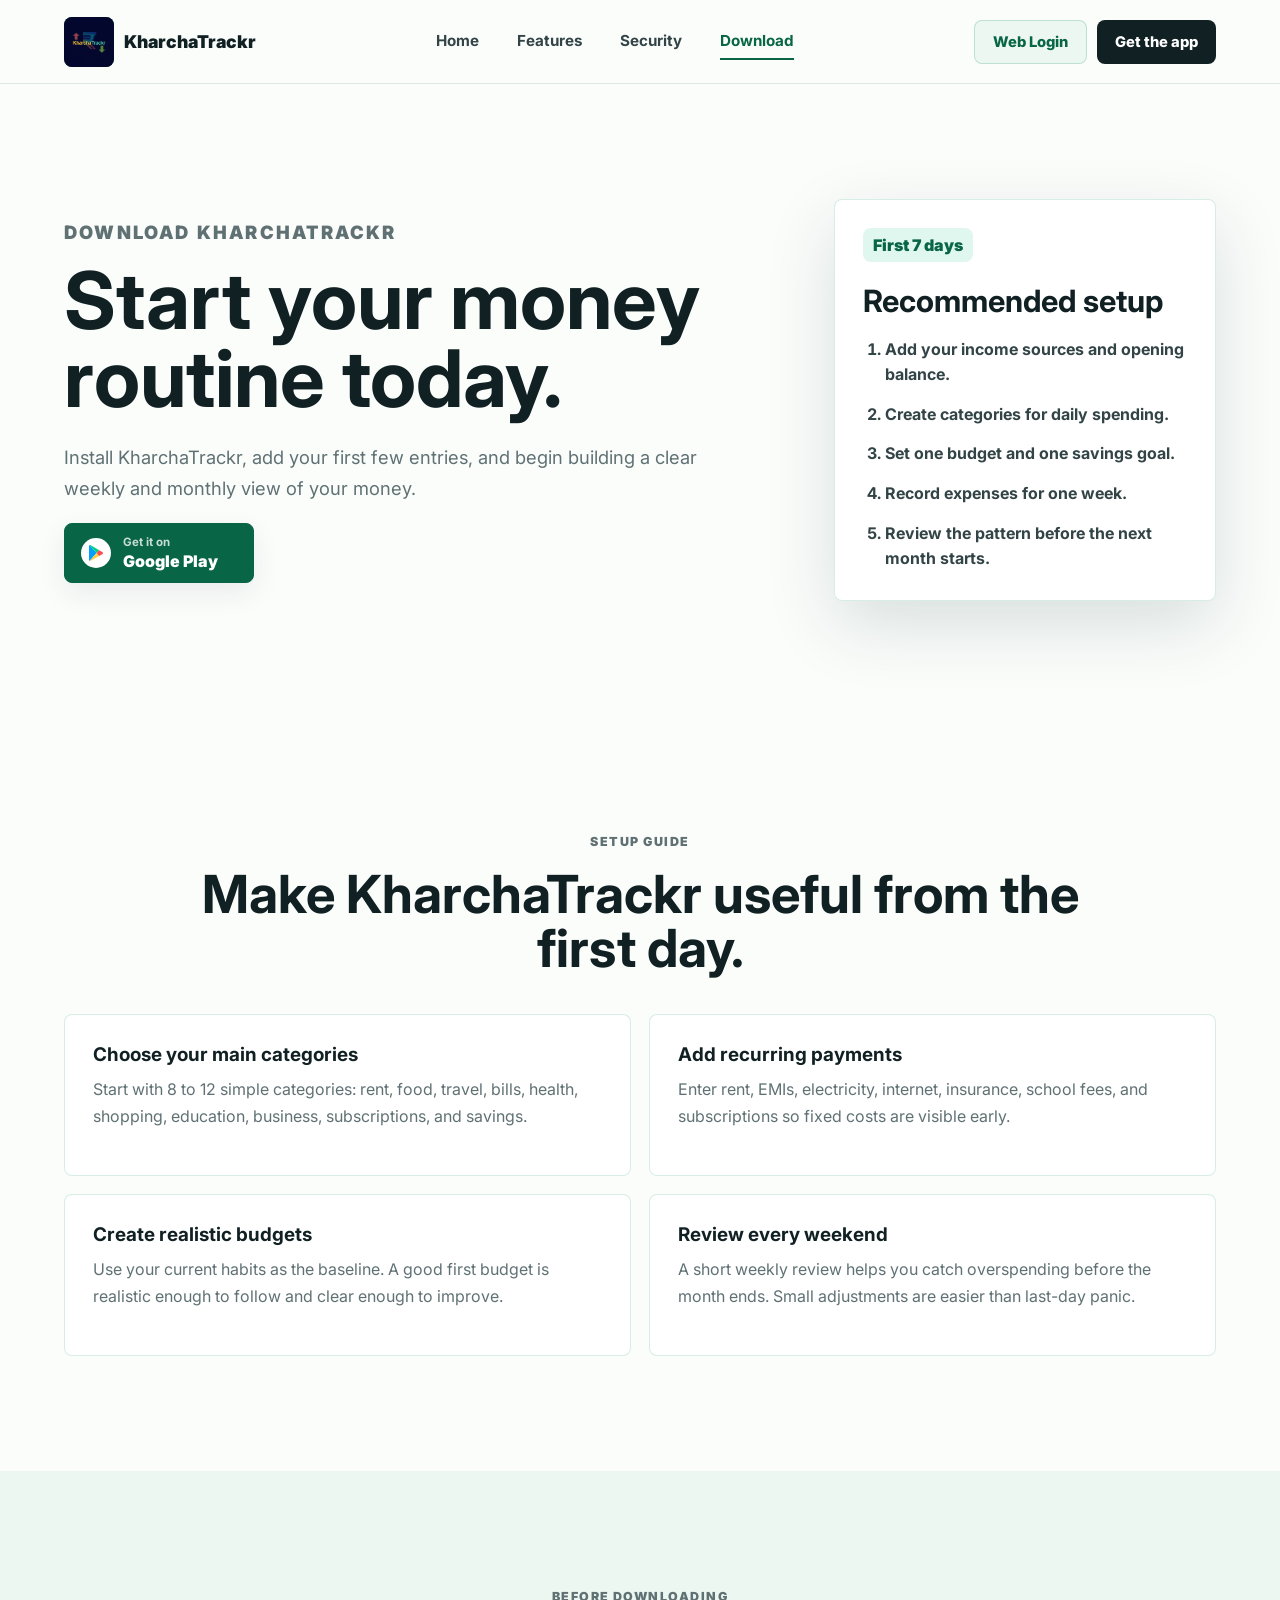
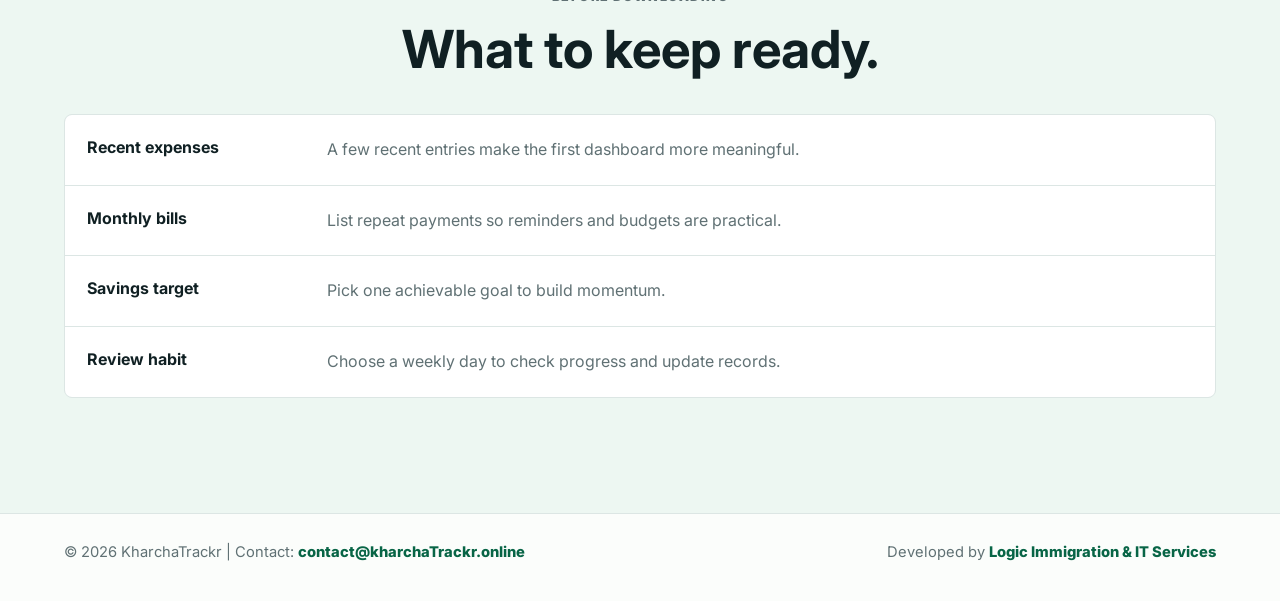
==== commit 9f2fd758: "update" ====
--- a/download.html
+++ b/download.html
@@ -13,7 +13,9 @@
   <body>
     <header class="site-header" aria-label="Primary navigation">
       <a class="brand" href="index.html" aria-label="KharchaTrackr home">
-        <span class="brand-mark">K</span>
+        <span class="brand-mark">
+          <img src="assets/kharchatrackr-logo.png" alt="" aria-hidden="true">
+        </span>
         <span>KharchaTrackr</span>
       </a>
       <button class="menu-button" type="button" aria-expanded="false" aria-controls="main-menu">
@@ -26,7 +28,10 @@
         <a href="security.html">Security</a>
         <a class="active" href="download.html">Download</a>
       </nav>
-      <a class="header-action" href="download.html">Get the app</a>
+      <div class="header-actions">
+        <a class="header-action secondary" href="https://kharchatrackr.web.app">Web Login</a>
+        <a class="header-action" href="https://play.google.com/store/apps/details?id=com.kharchatrackr.app" target="_blank" rel="noopener">Get the app</a>
+      </div>
     </header>
 
     <main>
@@ -39,7 +44,7 @@
             clear weekly and monthly view of your money.
           </p>
           <div class="hero-actions download-buttons">
-            <a class="store-button primary play-store-button" href="https://play.google.com/store/search?q=KharchaTrackr&amp;c=apps" aria-label="Download KharchaTrackr on Google Play" target="_blank" rel="noopener">
+            <a class="store-button primary play-store-button" href="https://play.google.com/store/apps/details?id=com.kharchatrackr.app" aria-label="Download KharchaTrackr on Google Play" target="_blank" rel="noopener">
               <span class="store-icon google-play-icon" aria-hidden="true">
                 <svg viewBox="0 0 32 32" focusable="false">
                   <path class="play-blue" d="M5.6 3.2c-.5.5-.8 1.3-.8 2.2v21.2c0 .9.3 1.7.8 2.2L17 16 5.6 3.2Z"></path>
@@ -140,5 +145,3 @@
     <script src="script.js"></script>
   </body>
 </html>
-
-
--- a/styles.css
+++ b/styles.css
@@ -46,7 +46,7 @@
   align-items: center;
   justify-content: space-between;
   gap: 24px;
-  min-height: 76px;
+  min-height: 84px;
   padding: 16px clamp(20px, 5vw, 76px);
   background: rgba(251, 253, 251, 0.92);
   border-bottom: 1px solid rgba(220, 230, 228, 0.9);
@@ -55,6 +55,7 @@
 
 .brand,
 .nav-links,
+.header-actions,
 .hero-actions,
 .hero-stats,
 .download-actions {
@@ -72,11 +73,18 @@
 .brand-mark {
   display: grid;
   place-items: center;
-  width: 38px;
-  height: 38px;
-  border-radius: 8px;
-  color: var(--white);
+  width: 50px;
+  height: 50px;
+  border-radius: 8px;
+  overflow: hidden;
   background: var(--green-dark);
+}
+
+.brand-mark img {
+  display: block;
+  width: 100%;
+  height: 100%;
+  object-fit: cover;
 }
 
 .nav-links {
@@ -177,6 +185,17 @@
   white-space: nowrap;
 }
 
+.header-actions {
+  gap: 10px;
+  min-width: max-content;
+}
+
+.header-action.secondary {
+  color: var(--green-dark);
+  background: var(--mist);
+  border: 1px solid rgba(14, 143, 98, 0.22);
+}
+
 .hero {
   display: grid;
   grid-template-columns: minmax(0, 0.9fr) minmax(420px, 1.1fr);
@@ -187,7 +206,7 @@
 }
 
 .hero-large {
-  min-height: calc(100vh - 76px);
+  min-height: calc(100vh - 84px);
 }
 
 .hero-copy {
@@ -294,6 +313,12 @@
   min-width: 190px;
 }
 
+.web-login-button {
+  color: var(--green-dark);
+  border-color: rgba(14, 143, 98, 0.22);
+  background: var(--mist);
+}
+
 .store-icon {
   display: grid;
   place-items: center;
@@ -872,20 +897,20 @@
     padding-inline: 18px;
   }
 
-  .site-header > .header-action {
+  .site-header > .header-actions {
     display: none;
     grid-column: 1 / -1;
     width: 100%;
   }
 
   .site-header.is-open .nav-links,
-  .site-header.is-open > .header-action {
+  .site-header.is-open > .header-actions {
     display: flex;
     flex-direction: column;
   }
 
-  .site-header.is-open > .header-action {
-    align-items: center;
+  .site-header.is-open > .header-actions {
+    align-items: stretch;
     margin-top: -4px;
   }
 
@@ -995,8 +1020,8 @@
   }
 
   .brand-mark {
-    width: 34px;
-    height: 34px;
+    width: 42px;
+    height: 42px;
   }
 
   .menu-button {
